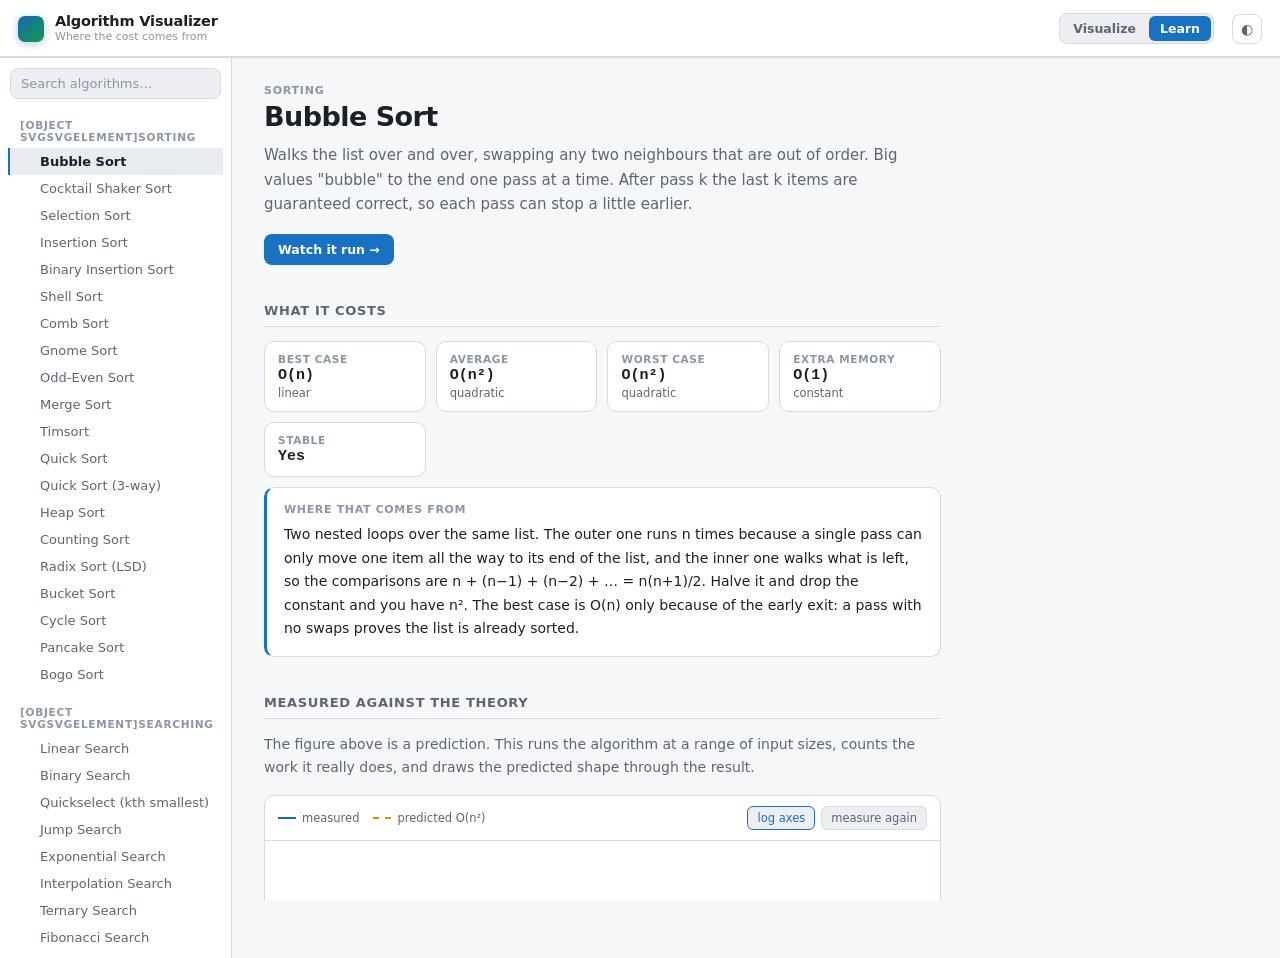
==== learn.html @ 36ce63c9 "Add a Learn page: where the cost comes from The first half of IDEAS.md. The visualizer shows an algo" ====
<!DOCTYPE html>
<html lang="en" data-theme="dark">
<head>
<meta charset="utf-8">
<meta name="viewport" content="width=device-width, initial-scale=1">
<title>Learn — Algorithm Visualizer</title>
<meta name="description" content="Where each algorithm's running time comes from, measured against the theory, and when you would actually reach for it.">
<meta name="color-scheme" content="dark light">
<meta name="theme-color" content="#0e1116">
<link rel="icon" href="data:image/svg+xml,%3Csvg xmlns='http://www.w3.org/2000/svg' viewBox='0 0 32 32'%3E%3Crect width='32' height='32' rx='7' fill='%230e1116'/%3E%3Crect x='6' y='17' width='4' height='9' rx='1' fill='%234da3ff'/%3E%3Crect x='12' y='12' width='4' height='14' rx='1' fill='%23ffc53d'/%3E%3Crect x='18' y='8' width='4' height='18' rx='1' fill='%233ddc84'/%3E%3Crect x='24' y='20' width='4' height='6' rx='1' fill='%23ff5c5c'/%3E%3C/svg%3E">
<link rel="stylesheet" href="css/style.css">
<link rel="stylesheet" href="css/learn.css">
</head>
<body class="page-learn">

<a class="skip-link" href="#doc">Skip to the explanation</a>

<header class="topbar">
  <div class="brand">
    <span class="logo" aria-hidden="true"></span>
    <div class="brand-text">
      <h1>Algorithm Visualizer</h1>
      <p class="tagline">Where the cost comes from</p>
    </div>
  </div>
  <div class="topbar-right" id="topbar-right">
    <button class="icon-btn" id="theme-toggle" title="Toggle light / dark" aria-label="Toggle theme">◐</button>
  </div>
</header>

<main class="learn-layout">

  <nav class="sidebar" id="sidebar" aria-label="Algorithms">
    <input type="search" id="algo-filter" class="filter" placeholder="Search algorithms…" autocomplete="off" aria-label="Search algorithms">
    <div id="algo-list" class="algo-list"></div>
  </nav>

  <article class="doc" id="doc">

    <header class="doc-head">
      <div class="doc-crumb" id="doc-crumb"></div>
      <h2 id="doc-title">—</h2>
      <p class="doc-about" id="doc-about"></p>
      <div class="doc-actions">
        <a class="doc-btn primary" id="open-viz" href="index.html">Watch it run →</a>
      </div>
    </header>

    <!-- ───────── cost ───────── -->
    <section class="doc-sec">
      <h3>What it costs</h3>
      <div class="cost-grid" id="cost-grid"></div>
    </section>

    <!-- ───────── measured growth ───────── -->
    <section class="doc-sec">
      <h3>Measured against the theory</h3>
      <p class="doc-lede">
        The figure above is a prediction. This runs the algorithm at a
        range of input sizes, counts the work it really does, and draws
        the predicted shape through the result.
      </p>

      <div class="chart-card">
        <div class="chart-toolbar">
          <span class="chart-key"><i class="key-line measured"></i>measured</span>
          <span class="chart-key"><i class="key-line predicted"></i><span id="key-predicted">predicted</span></span>
          <div class="chart-toolbar-right">
            <button class="chip" id="axes-toggle" type="button" aria-pressed="true" title="A power law is a straight line on log-log axes, and its exponent is the slope">log axes</button>
            <button class="chip" id="remeasure" type="button" title="Measure again on different random inputs">measure again</button>
          </div>
        </div>
        <div class="chart-holder">
          <canvas id="chart"></canvas>
          <div class="chart-busy" id="chart-busy">measuring…</div>
        </div>
        <p class="chart-note" id="chart-note"></p>
      </div>

      <div class="verdict" id="verdict" hidden>
        <span class="verdict-badge" id="verdict-badge"></span>
        <p id="verdict-text"></p>
      </div>

      <div class="doubling" id="doubling" hidden>
        <h4 id="doubling-head">What happens when the input doubles</h4>
        <p id="doubling-text"></p>
        <table class="growth-table" id="growth-table"></table>
        <p class="doc-fine" id="growth-fine"></p>
      </div>
    </section>

    <!-- ───────── when to use ───────── -->
    <section class="doc-sec" id="sec-when">
      <h3>When you would reach for it</h3>
      <div class="when-grid">
        <div class="when-card good">
          <h4>Reach for it when</h4>
          <p id="when-use">—</p>
        </div>
        <div class="when-card bad">
          <h4>Avoid it when</h4>
          <p id="when-avoid">—</p>
        </div>
      </div>
      <div class="pick-note" id="pick-note" hidden>
        <span class="pick-star">★</span>
        <p id="pick-text"></p>
      </div>
    </section>

    <!-- ───────── pros and cons ───────── -->
    <section class="doc-sec" id="sec-tradeoffs">
      <h3>Pros and cons</h3>
      <div class="pc-grid">
        <div class="pc-col">
          <h4 class="pc-head good">Going for it</h4>
          <ul id="pros"></ul>
        </div>
        <div class="pc-col">
          <h4 class="pc-head bad">Against it</h4>
          <ul id="cons"></ul>
        </div>
      </div>
    </section>

    <!-- ───────── steps ───────── -->
    <section class="doc-sec">
      <h3>How it works, step by step</h3>
      <ol class="pseudo" id="pseudocode"></ol>
    </section>

  </article>
</main>

<script type="module" src="js/learn/page.js"></script>
</body>
</html>
---- css/style.css ----
/* ============================================================
   Algorithm Visualizer — styles
   Colors live as CSS variables so the whole app re-themes
   by swapping a few values at the top.
   ============================================================ */

:root {
  --bg:        #0e1116;
  --bg-panel:  #151a21;
  --bg-sunken: #0a0d11;
  --bg-hover:  #1d242e;
  --border:    #262e3a;
  --text:      #e6edf3;
  --text-dim:  #8b96a5;
  --text-faint:#5c6673;

  /* algorithm state colors */
  --c-idle:    #3d4a5c;
  --c-compare: #ffc53d;
  --c-swap:    #ff5c5c;
  --c-sorted:  #3ddc84;
  --c-cursor:  #4da3ff;
  --c-pivot:   #c678dd;
  --c-range:   #2a3b52;
  --c-found:   #3ddc84;
  --c-wall:    #39424f;
  --c-visited: #4da3ff;
  --c-frontier:#ffc53d;
  --c-path:    #3ddc84;
  --c-start:   #3ddc84;
  --c-goal:    #ff5c5c;

  --accent:    #4da3ff;
  --radius:    10px;
  --mono: ui-monospace, "SF Mono", Menlo, Consolas, monospace;
  --sans: -apple-system, BlinkMacSystemFont, "Segoe UI", Inter, system-ui, sans-serif;
}

:root[data-theme="light"] {
  --bg:        #f6f7f9;
  --bg-panel:  #ffffff;
  --bg-sunken: #eceef2;
  --bg-hover:  #e8ebf0;
  --border:    #d6dae1;
  --text:      #1b2027;
  --text-dim:  #5c6673;
  --text-faint:#8b96a5;

  /* Light-mode bars need to be noticeably darker than the page: at
     #b6c0cd they disappeared against the shaded active window. */
  --c-idle:    #8b9bb0;
  --c-compare: #d39300;
  --c-swap:    #d92d2d;
  --c-sorted:  #159a46;
  --c-cursor:  #1668b8;
  --c-pivot:   #8b2fe0;
  --c-range:   #cddff5;
  --c-wall:    #7d8794;
  --c-visited: #1971c2;
  --c-frontier:#e0a106;
  --c-path:    #16a34a;
  --accent:    #1971c2;
}

* { box-sizing: border-box; }

html, body {
  height: 100%;
  margin: 0;
}

body {
  background: var(--bg);
  color: var(--text);
  font-family: var(--sans);
  font-size: 14px;
  display: flex;
  flex-direction: column;
  overflow: hidden;
}

/* ───────────────────────── top bar ───────────────────────── */

.topbar {
  flex: none;
  height: 58px;
  padding: 0 18px;
  background: var(--bg-panel);
  border-bottom: 1px solid var(--border);
  display: flex;
  align-items: center;
  justify-content: space-between;
  /* A hairline of colour so the header reads as a header, not a strip. */
  box-shadow: inset 0 -1px 0 var(--border), 0 1px 0 rgba(0, 0, 0, .04);
}

.brand { display: flex; align-items: center; gap: 11px; }

.brand-text { display: flex; flex-direction: column; gap: 1px; }

.brand h1 {
  font-size: 14.5px;
  font-weight: 650;
  margin: 0;
  letter-spacing: -0.012em;
  line-height: 1.1;
}

.tagline {
  margin: 0;
  font-size: 11px;
  color: var(--text-faint);
  line-height: 1.1;
}

.logo {
  width: 26px; height: 26px;
  border-radius: 7px;
  background: linear-gradient(135deg, var(--c-cursor), var(--c-sorted));
  box-shadow: 0 2px 8px color-mix(in srgb, var(--c-cursor) 35%, transparent);
}

.topbar-right { display: flex; align-items: center; gap: 12px; }

.algo-count {
  color: var(--text-faint);
  font-size: 12px;
  font-variant-numeric: tabular-nums;
}

.icon-btn {
  background: transparent;
  border: 1px solid var(--border);
  color: var(--text-dim);
  width: 30px; height: 30px;
  border-radius: 8px;
  cursor: pointer;
  font-size: 14px;
  transition: background .12s, color .12s, transform .12s;
}
.icon-btn:hover {
  background: var(--bg-hover);
  color: var(--text);
  transform: translateY(-1px);
}
.icon-btn:active { transform: translateY(0); }
.icon-btn.flash { color: var(--c-sorted); border-color: var(--c-sorted); }
.icon-btn svg { display: block; }

/* ───────────────────────── layout ───────────────────────── */

.layout {
  flex: 1;
  min-height: 0;
  display: grid;
  grid-template-columns: 232px minmax(0, 1fr) 280px;
}

/* ──────────────────── page tabs (shared) ─────────────────── */

/* The three pages — Visualize, Learn, Practice — share this bar, so a
   change here changes all of them. Lives in style.css rather than any
   one page's stylesheet for that reason. */

.pagenav {
  display: flex;
  gap: 2px;
  margin-right: 6px;
  padding: 2px;
  background: var(--bg-sunken);
  border: 1px solid var(--border);
  border-radius: 8px;
}

.pagenav-link {
  padding: 5px 11px;
  border-radius: 6px;
  font-size: 12.5px;
  font-weight: 600;
  color: var(--text-dim);
  text-decoration: none;
  white-space: nowrap;
  transition: background .12s, color .12s;
}

.pagenav-link:hover { background: var(--bg-hover); color: var(--text); }

.pagenav-link.is-here {
  background: var(--accent);
  color: #fff;
  cursor: default;
}

:root[data-theme="light"] .pagenav-link.is-here { color: #fff; }

@media (max-width: 560px) {
  .pagenav-link { padding: 5px 8px; font-size: 12px; }
}

/* ───────────────────────── sidebar ───────────────────────── */

.sidebar {
  background: var(--bg-panel);
  border-right: 1px solid var(--border);
  display: flex;
  flex-direction: column;
  min-height: 0;
}

.filter {
  margin: 10px;
  padding: 7px 10px;
  background: var(--bg-sunken);
  border: 1px solid var(--border);
  border-radius: 8px;
  color: var(--text);
  font-family: var(--sans);
  font-size: 13px;
  outline: none;
}
.filter:focus { border-color: var(--accent); }
.filter::placeholder { color: var(--text-faint); }

.algo-list {
  flex: 1;
  overflow-y: auto;
  padding: 0 8px 16px;
}

.cat-head {
  display: flex;
  align-items: center;
  gap: 7px;
  padding: 13px 8px 6px;
  font-size: 10.5px;
  font-weight: 700;
  letter-spacing: 0.08em;
  text-transform: uppercase;
  color: var(--cat, var(--text-faint));
}

.cat-head {
  width: 100%;
  background: none;
  border: none;
  cursor: pointer;
  font-family: inherit;
  text-align: left;
  border-radius: 7px;
  transition: background .12s;
}
.cat-head:hover { background: var(--bg-hover); }

.chevron {
  display: inline-block;
  font-size: 13px;
  line-height: 1;
  opacity: .55;
  transform: rotate(90deg);
  transition: transform .16s ease;
}
.cat-head.shut .chevron { transform: rotate(0deg); }

.cat-group {
  display: grid;
  grid-template-rows: 1fr;
  overflow: hidden;
  transition: grid-template-rows .18s ease, opacity .14s ease;
}
.cat-group > * { min-height: 0; }
.cat-group.shut {
  grid-template-rows: 0fr;
  opacity: 0;
  pointer-events: none;
}

/* A collapsed heading sits tight against the next one. */
.cat-head.shut { padding-bottom: 6px; }

/* Folded away, but the algorithm you are running lives in here. */
.cat-head.holds-current .chevron::before {
  content: '●';
  position: absolute;
  margin-left: -11px;
  font-size: 7px;
  color: var(--cat, var(--accent));
}
.cat-head.holds-current { color: var(--cat, var(--text-faint)); }
.cat-head.holds-current .cat-name { font-weight: 800; }

.cat-icon {
  display: inline-flex;
  color: var(--cat, var(--text-faint));
  opacity: .9;
}

.cat-name { flex: 1; }

.cat-count {
  font-weight: 600;
  letter-spacing: 0;
  color: var(--cat, var(--c-idle));
  opacity: .6;
  font-variant-numeric: tabular-nums;
}

.algo-btn {
  display: flex;
  align-items: center;
  gap: 6px;
  width: 100%;
  text-align: left;
  padding: 6px 10px;
  margin-bottom: 1px;
  background: transparent;
  border: none;
  border-radius: 7px;
  color: var(--text-dim);
  font-family: var(--sans);
  font-size: 13px;
  cursor: pointer;
  transition: background .1s, color .1s;
}
.algo-btn:hover { background: var(--bg-hover); color: var(--text); }

.pick-badge {
  margin-left: auto;
  font-size: 9px;
  line-height: 1;
  color: var(--cat, var(--accent));
  opacity: .85;
}

.algo-btn mark {
  background: color-mix(in srgb, var(--c-compare) 32%, transparent);
  color: var(--text);
  border-radius: 2px;
  padding: 0 1px;
}
.algo-btn.active {
  background: color-mix(in srgb, var(--cat, var(--accent)) 18%, transparent);
  color: var(--text);
  font-weight: 500;
  box-shadow: inset 2px 0 0 var(--cat, var(--accent));
}

/* ───────────────────────── stage ───────────────────────── */

.stage-wrap {
  display: flex;
  flex-direction: column;
  min-width: 0;
  min-height: 0;
  padding: 14px 16px 12px;
  gap: 10px;
}

.stage-head {
  flex: none;
  display: flex;
  align-items: flex-start;
  justify-content: space-between;
  gap: 16px;
}

.crumb {
  display: flex;
  align-items: center;
  gap: 9px;
  margin-bottom: 5px;
}

.crumb-chip {
  display: inline-flex;
  align-items: center;
  gap: 5px;
  padding: 2px 8px 2px 6px;
  border-radius: 99px;
  font-size: 10.5px;
  font-weight: 650;
  letter-spacing: 0.04em;
  text-transform: uppercase;
  color: var(--cat, var(--accent));
  background: color-mix(in srgb, var(--cat, var(--accent)) 13%, transparent);
  border: 1px solid color-mix(in srgb, var(--cat, var(--accent)) 28%, transparent);
}

.crumb-blurb {
  font-size: 11.5px;
  color: var(--text-faint);
}

.stage-head h2 {
  margin: 0;
  display: inline;
  font-size: 17px;
  font-weight: 600;
  letter-spacing: -0.01em;
}

.big-o {
  display: inline-block;
  margin-left: 9px;
  padding: 2px 8px;
  border-radius: 6px;
  background: var(--bg-panel);
  border: 1px solid var(--border);
  font-family: var(--mono);
  font-size: 11.5px;
  font-weight: 600;
  color: var(--text-dim);
  vertical-align: 3px;
}

.note {
  margin: 3px 0 0;
  color: var(--text-dim);
  font-size: 12.5px;
  font-family: var(--mono);
  min-height: 16px;
}

.legend {
  display: flex;
  flex-wrap: wrap;
  gap: 4px 12px;
  justify-content: flex-end;
  max-width: 560px;
}

.legend-item {
  display: flex;
  align-items: center;
  gap: 5px;
  font-size: 11px;
  color: var(--text-dim);
  white-space: nowrap;
}

.legend-swatch {
  width: 9px; height: 9px;
  border-radius: 2px;
  flex: none;
}

.stage {
  flex: 1;
  min-height: 0;
  display: flex;
  gap: 10px;
}

/* One pane normally; two side by side when racing. */

/* This has to come first: `display: flex` below would otherwise beat the
   browser's own `[hidden] { display: none }`, leaving the second pane
   visible as an empty box whenever racing is off. */
.race-pane[hidden] { display: none; }

.race-pane {
  flex: 1;
  min-width: 0;
  min-height: 0;
  display: flex;
  flex-direction: column;
  background: var(--bg-sunken);
  border: 1px solid var(--border);
  border-radius: var(--radius);
  overflow: hidden;
}

.race-pane canvas {
  display: block;
  flex: 1;
  min-height: 0;
  width: 100%;
}

/* Head and foot only appear in race mode. */
.race-head,
.race-foot {
  flex: none;
  padding: 5px 10px;
  font-size: 11.5px;
  font-family: var(--mono);
  border-bottom: 1px solid var(--border);
  display: none;
}

.race-foot {
  border-bottom: none;
  border-top: 1px solid var(--border);
  color: var(--text-dim);
  min-height: 24px;
}

/* These two rules reveal the head and foot in race mode. The head keeps
   its flex layout so the name and the "finished" marker sit at opposite
   ends — using `block` here would collapse them together. */
body.racing .race-head { display: flex; }
body.racing .race-foot { display: block; }

.race-head {
  font-weight: 600;
  color: var(--text);
  display: none;
  justify-content: space-between;
  gap: 10px;
}

.race-head .finished {
  color: var(--c-sorted);
  font-weight: 700;
}

.race-foot .counters {
  color: var(--text-faint);
  font-size: 10.5px;
}

/* The race control reads as one unit: a label and its picker together. */
.race-picker {
  display: flex;
  align-items: center;
  gap: 0;
  border: 1px solid var(--border);
  border-radius: 8px;
  overflow: hidden;
  background: var(--bg-sunken);
}

.race-picker > span,
.race-picker::before {
  padding: 0 9px;
}

.race-picker select {
  max-width: 190px;
  border: none;
  border-left: 1px solid var(--border);
  border-radius: 0;
  background-color: transparent;
  padding-top: 7px;
  padding-bottom: 7px;
}

/* While a race is on, the control is tinted so it is obvious why there
   are two panes. */
body.racing .race-picker {
  border-color: color-mix(in srgb, var(--accent) 55%, var(--border));
  background: color-mix(in srgb, var(--accent) 12%, transparent);
  color: var(--accent);
}
body.racing .race-picker select { color: var(--text); font-weight: 600; }

/* ───────────────────────── controls ───────────────────────── */

.controls {
  flex: none;
  display: flex;
  align-items: center;
  gap: 16px;
  padding: 9px 12px;
  background: var(--bg-panel);
  border: 1px solid var(--border);
  border-radius: var(--radius);
}

.controls-main { display: flex; gap: 4px; }

.ctrl {
  width: 32px; height: 32px;
  display: grid;
  place-items: center;
  background: transparent;
  border: 1px solid transparent;
  border-radius: 8px;
  color: var(--text-dim);
  cursor: pointer;
  font-size: 12px;
  transition: background .1s, color .1s;
}
.ctrl:hover:not(:disabled) { background: var(--bg-hover); color: var(--text); }
.ctrl:disabled { opacity: .3; cursor: default; }

.ctrl.on {
  background: color-mix(in srgb, var(--accent) 22%, transparent);
  color: var(--text);
}

.ctrl.play {
  background: var(--accent);
  color: #fff;
  width: 38px;
  font-size: 13px;
  box-shadow: 0 2px 10px color-mix(in srgb, var(--accent) 40%, transparent);
}
.ctrl.play:hover:not(:disabled) { filter: brightness(1.12); background: var(--accent); color: #fff; }

#btn-back { transform: scaleX(-1); }

.scrub-wrap { flex: 1; min-width: 0; }

.scrub { width: 100%; }

.scrub-label {
  margin-top: 1px;
  font-size: 11px;
  color: var(--text-faint);
  font-family: var(--mono);
  font-variant-numeric: tabular-nums;
}

.speed {
  display: flex;
  align-items: center;
  gap: 8px;
  font-size: 11.5px;
  color: var(--text-faint);
  white-space: nowrap;
}
.speed input { width: 90px; }

/* range inputs */
input[type="range"] {
  -webkit-appearance: none;
  appearance: none;
  height: 4px;
  background: var(--bg-sunken);
  border: 1px solid var(--border);
  border-radius: 99px;
  outline: none;
  cursor: pointer;
}
input[type="range"]::-webkit-slider-thumb {
  -webkit-appearance: none;
  width: 13px; height: 13px;
  border-radius: 50%;
  background: var(--accent);
  border: 2px solid var(--bg-panel);
  cursor: pointer;
}
input[type="range"]::-moz-range-thumb {
  width: 13px; height: 13px;
  border-radius: 50%;
  background: var(--accent);
  border: 2px solid var(--bg-panel);
  cursor: pointer;
  border: none;
}

/* ───────────────────────── inputs row ───────────────────────── */

.inputs {
  flex: none;
  display: flex;
  flex-wrap: wrap;
  align-items: center;
  gap: 8px 14px;
  min-height: 0;
}
.inputs:empty { display: none; }

.field {
  display: flex;
  align-items: center;
  gap: 7px;
  font-size: 11.5px;
  color: var(--text-faint);
  white-space: nowrap;
}

.field input[type="range"] { width: 100px; }

.field input[type="text"],
.field input[type="number"],
.field select,
.race-picker select {
  background: var(--bg-sunken);
  border: 1px solid var(--border);
  border-radius: 7px;
  color: var(--text);
  padding: 5px 8px;
  font-family: var(--mono);
  font-size: 12px;
  outline: none;
}

/* Drop the OS select chrome and draw our own chevron, so the control
   matches everything around it instead of looking bolted on. */
.field select,
.race-picker select {
  -webkit-appearance: none;
  appearance: none;
  padding-right: 26px;
  cursor: pointer;
  background-image: linear-gradient(45deg, transparent 50%, currentColor 50%),
                    linear-gradient(135deg, currentColor 50%, transparent 50%);
  background-position: calc(100% - 14px) calc(50% + 1px), calc(100% - 9px) calc(50% + 1px);
  background-size: 5px 5px, 5px 5px;
  background-repeat: no-repeat;
  transition: border-color .12s, background-color .12s;
}
.field select:hover,
.race-picker select:hover { border-color: color-mix(in srgb, var(--accent) 50%, var(--border)); }
.field input[type="text"] { width: 150px; }
.field input[type="number"] { width: 64px; }
.field input:focus, .field select:focus { border-color: var(--accent); }

.field .val {
  color: var(--text);
  font-family: var(--mono);
  font-variant-numeric: tabular-nums;
  min-width: 20px;
}

.btn {
  background: var(--bg-sunken);
  border: 1px solid var(--border);
  border-radius: 7px;
  color: var(--text-dim);
  padding: 5px 11px;
  font-family: var(--sans);
  font-size: 12px;
  cursor: pointer;
  transition: background .1s, color .1s;
}
.btn:hover {
  background: var(--bg-hover);
  color: var(--text);
  border-color: color-mix(in srgb, var(--accent) 45%, var(--border));
}
.btn:active { transform: scale(.97); }
.btn.on {
  background: color-mix(in srgb, var(--accent) 20%, transparent);
  border-color: var(--accent);
  color: var(--text);
}

/* ───────────────────────── info panel ───────────────────────── */

.info {
  background: var(--bg);
  border-left: 1px solid var(--border);
  overflow-y: auto;
  padding: 14px;
}

/* Each block is its own card, so the panel reads as a set of facts
   rather than one long column of text. */
.info > .info-block:not(.pick-block) {
  background: var(--bg-panel);
  border: 1px solid var(--border);
  border-radius: 10px;
  padding: 11px 13px;
}

.info-block { margin-bottom: 11px; }

/* The recommendation sits in a tinted card so it reads as an opinion,
   not as more neutral reference text. */
.pick-block {
  background: color-mix(in srgb, var(--cat-current, var(--accent)) 11%, transparent);
  border: 1px solid color-mix(in srgb, var(--cat-current, var(--accent)) 30%, transparent);
  border-radius: 10px;
  padding: 11px 13px;
}
.pick-block h3 { color: var(--cat-current, var(--accent)); }
.pick-block p { color: var(--text); }
.pick-block[hidden] { display: none; }

.pick-star { font-size: 11px; }

.info-block h3 {
  margin: 0 0 8px;
  font-size: 10.5px;
  font-weight: 700;
  letter-spacing: 0.09em;
  text-transform: uppercase;
  color: var(--text-faint);
}

.info-block p {
  margin: 0;
  font-size: 12.5px;
  line-height: 1.55;
  color: var(--text-dim);
}

.cost {
  width: 100%;
  border-collapse: collapse;
  font-size: 12px;
}
.cost td { padding: 3px 0; }
.cost td:first-child { color: var(--text-faint); }
.cost td:last-child {
  text-align: right;
  font-family: var(--mono);
  color: var(--text);
}

.stats { display: flex; flex-direction: column; gap: 3px; }

.stat {
  display: flex;
  justify-content: space-between;
  font-size: 12px;
}
.stat span:first-child { color: var(--text-faint); }
.stat span:last-child {
  font-family: var(--mono);
  font-variant-numeric: tabular-nums;
  color: var(--text);
}

.pseudo {
  margin: 0;
  padding-left: 20px;
  font-family: var(--mono);
  font-size: 11.5px;
  line-height: 1.6;
  color: var(--text-dim);
}
.pseudo li { margin-bottom: 2px; }
.pseudo li.hot {
  color: var(--text);
  background: color-mix(in srgb, var(--c-compare) 16%, transparent);
  border-radius: 4px;
  padding: 0 4px;
  margin-left: -4px;
}

/* ───────────────────────── scrollbars ───────────────────────── */

::-webkit-scrollbar { width: 9px; height: 9px; }
::-webkit-scrollbar-track { background: transparent; }
::-webkit-scrollbar-thumb {
  background: var(--border);
  border-radius: 99px;
}
::-webkit-scrollbar-thumb:hover { background: var(--c-idle); }

/* ───────────────────────── narrow screens ───────────────────────── */

@media (max-width: 1280px) {
  /* The controls row runs out of room before the layout does. */
  .controls { flex-wrap: wrap; row-gap: 8px; }
  .scrub-wrap { order: 3; flex-basis: 100%; }
}

@media (max-width: 1100px) {
  .layout { grid-template-columns: 200px minmax(0, 1fr); }
  .info { display: none; }
  /* Racing needs width; stack the two panes once there isn't any. */
  .stage { flex-direction: column; }
}

@media (max-width: 760px) {
  /* ── Phones ──────────────────────────────────────────────
     Two problems at this width. Content ran off the right edge,
     because several controls carry fixed pixel widths that do not
     fit 390px. And the algorithm list sat ABOVE the visualization
     in a 220px window, so you scrolled past four algorithm names
     before reaching the thing you opened the page for.

     So: the stage goes first, the list goes underneath at full
     height, and everything is allowed to shrink.               */

  /* The desktop layout pins everything inside one viewport height and
     scrolls the panes individually. On a phone the page itself has to
     scroll instead, or the stage and the controls get crushed to nothing
     to make room for the algorithm list. */
  html, body { height: auto; min-height: 100%; }
  body { overflow-y: auto; overflow-x: hidden; }

  .layout {
    display: flex;
    flex-direction: column;
    flex: none;
    min-height: 0;
  }

  .stage-wrap { order: 1; height: auto; padding: 10px 10px 12px; gap: 8px; }
  .sidebar    { order: 2; max-height: none; border-right: none; border-top: 1px solid var(--border); }
  .info       { display: none; }

  /* Worth real height, and racing side by side is hopeless here. */
  .stage { min-height: 46vh; flex-direction: column; }

  .topbar { height: 50px; padding: 0 12px; }
  .tagline { display: none; }
  .logo { width: 22px; height: 22px; }
  .algo-count { display: none; }
  .legend { display: none; }
  .crumb-blurb { display: none; }

  /* Nothing may be wider than the screen. Each of these carries a fixed
     pixel width on desktop that does not fit 390px, and a flex row will
     happily overflow rather than wrap unless its children are allowed to
     shrink below their content size — hence min-width: 0 throughout. */
  .stage-wrap,
  .sidebar { min-width: 0; max-width: 100%; }

  .controls { flex-wrap: wrap; gap: 8px 10px; padding: 8px 10px; }
  .controls > * { min-width: 0; max-width: 100%; }
  .controls-main { flex: 1 1 100%; justify-content: space-between; }
  .scrub-wrap { order: 3; flex: 1 1 100%; }
  .speed { order: 4; flex: 1 1 100%; }
  .speed input { flex: 1; width: auto; min-width: 0; }
  .race-picker { order: 5; flex: 1 1 100%; }
  .race-picker select { flex: 1; min-width: 0; max-width: none; }

  .inputs { gap: 7px 10px; }
  .inputs > * { max-width: 100%; min-width: 0; }
  .inputs .field { flex: 0 1 auto; }
  .field input[type="text"] { width: auto; max-width: 160px; min-width: 0; }
  .field input[type="range"] { width: 78px; }
  .field select { max-width: 140px; }

  /* Three columns do not fit; put the label on its own line. */
  .rr-grid { grid-template-columns: 1fr 1fr; gap: 3px 10px; }
  .rr-label { grid-column: 1 / -1; padding-top: 6px; }
  .rr-num { min-width: 44px; font-size: 11px; }

  .help-card { padding: 18px; }
}

@media (max-width: 420px) {
  /* Narrowest phones: trim the last few pixels. */
  .brand h1 { font-size: 13px; }
  .stage-head h2 { font-size: 15px; }
  .big-o { font-size: 10.5px; margin-left: 6px; }
  .ctrl { width: 30px; height: 30px; }
}

/* ───────────────────── help overlay ────────────────────── */

.overlay {
  position: fixed;
  inset: 0;
  background: rgba(0, 0, 0, 0.55);
  display: grid;
  place-items: center;
  z-index: 50;
  padding: 20px;
}
.overlay[hidden] { display: none; }

.help-card {
  background: var(--bg-panel);
  border: 1px solid var(--border);
  border-radius: 14px;
  padding: 22px 26px;
  max-width: 420px;
  width: 100%;
  box-shadow: 0 18px 50px rgba(0, 0, 0, .45);
}

.help-card h2 {
  margin: 0 0 14px;
  font-size: 14px;
  font-weight: 600;
}

.help-card dl {
  display: grid;
  grid-template-columns: auto 1fr;
  gap: 7px 16px;
  margin: 0;
  font-size: 12.5px;
}

.help-card dt {
  font-family: var(--mono);
  color: var(--text);
  white-space: nowrap;
}

.help-card dd {
  margin: 0;
  color: var(--text-dim);
}

.help-foot {
  margin: 16px 0 0;
  padding-top: 13px;
  border-top: 1px solid var(--border);
  font-size: 11.5px;
  line-height: 1.6;
  color: var(--text-faint);
}

.help-foot code {
  font-family: var(--mono);
  color: var(--text-dim);
  background: var(--bg-sunken);
  padding: 1px 4px;
  border-radius: 3px;
}

/* ───────────────────── pros & cons ─────────────────────── */

.deep-dive h3 { margin: 0; }

.dive-toggle {
  display: flex;
  align-items: center;
  gap: 6px;
  width: 100%;
  padding: 0;
  background: none;
  border: none;
  cursor: pointer;
  font: inherit;
  font-size: 10.5px;
  font-weight: 700;
  letter-spacing: 0.09em;
  text-transform: uppercase;
  color: var(--text-faint);
  transition: color .12s;
}
.dive-toggle:hover { color: var(--text-dim); }

.dive-chevron {
  font-size: 13px;
  line-height: 1;
  transition: transform .16s ease;
}
.dive-toggle[aria-expanded="true"] .dive-chevron { transform: rotate(90deg); }

.dive-body { padding-top: 10px; }
.dive-body[hidden] { display: none; }

.dive-list {
  margin: 0 0 11px;
  padding: 0;
  list-style: none;
  display: flex;
  flex-direction: column;
  gap: 6px;
}

.dive-list li {
  display: flex;
  gap: 7px;
  font-size: 12px;
  line-height: 1.5;
  color: var(--text-dim);
}

.dive-list li::before {
  flex: none;
  font-weight: 700;
  line-height: 1.45;
}
.dive-list.pros li::before { content: '+'; color: var(--c-sorted); }
.dive-list.cons li::before { content: '\2212'; color: var(--c-swap); }

.dive-when {
  margin: 0 0 7px;
  font-size: 12px;
  line-height: 1.5;
  color: var(--text-dim);
  padding-top: 9px;
  border-top: 1px solid var(--border);
}
.dive-when:last-child { margin-bottom: 0; }
.dive-when b {
  display: block;
  font-size: 10.5px;
  font-weight: 700;
  letter-spacing: 0.06em;
  text-transform: uppercase;
  margin-bottom: 3px;
}
.dive-when.use b { color: var(--c-sorted); }
.dive-when.avoid b { color: var(--c-swap); }
.dive-when.avoid { border-top: none; padding-top: 0; }

/* ───────────────────── keyboard focus ──────────────────── */
/* Buttons had no visible focus state, so tabbing through the UI
   was invisible. :focus-visible shows the ring for keyboard users
   without putting an outline on every mouse click.               */

:focus-visible {
  outline: 2px solid var(--accent);
  outline-offset: 2px;
  border-radius: 6px;
}

.algo-btn:focus-visible { outline-offset: -2px; }

/* Let the sidebar be reached and skipped past with one key. */
.skip-link {
  position: absolute;
  left: -9999px;
  top: 0;
  background: var(--bg-panel);
  color: var(--text);
  padding: 8px 14px;
  border: 1px solid var(--accent);
  border-radius: 8px;
  font-size: 12.5px;
  z-index: 100;
}
.skip-link:focus { left: 10px; top: 10px; }

@media (prefers-reduced-motion: reduce) {
  * { transition-duration: 0.01ms !important; }
}

/* A run that hit the frame cap did not finish — colour the scrubber so
   that is obvious, rather than letting it look like a completed run. */
body.truncated .scrub-label::after {
  content: '  ·  incomplete';
  color: var(--c-swap);
  font-weight: 700;
}
body.truncated .note { color: var(--c-swap); }

/* ───────────────────── race result ─────────────────────── */

.race-result {
  flex: none;
  background: var(--bg-panel);
  border: 1px solid color-mix(in srgb, var(--accent) 35%, var(--border));
  border-radius: var(--radius);
  overflow: hidden;
}
.race-result[hidden] { display: none; }

.race-result-head {
  display: flex;
  align-items: center;
  justify-content: space-between;
  gap: 14px;
  padding: 9px 13px;
}

.race-verdict {
  font-size: 12.5px;
  color: var(--text);
  line-height: 1.45;
}
.race-verdict b { color: var(--c-sorted); font-weight: 650; }
.race-verdict .ratio {
  font-family: var(--mono);
  color: var(--accent);
  font-weight: 700;
}

.race-more {
  flex: none;
  background: transparent;
  border: 1px solid var(--border);
  border-radius: 7px;
  color: var(--text-dim);
  padding: 4px 10px;
  font-family: var(--sans);
  font-size: 11.5px;
  cursor: pointer;
  transition: background .1s, color .1s;
}
.race-more:hover { background: var(--bg-hover); color: var(--text); }
.race-more::after { content: ' ▾'; font-size: 9px; }
.race-more[aria-expanded="true"]::after { content: ' ▴'; }

.race-detail {
  border-top: 1px solid var(--border);
  padding: 11px 13px 13px;
}
.race-detail[hidden] { display: none; }

/* The breakdown: a label and two scaled bars per row. Bars rather than
   bare numbers, because two figures at opposite ends of a wide row are
   genuinely hard to compare. */

.rr-grid {
  display: grid;
  grid-template-columns: minmax(96px, 150px) 1fr 1fr;
  gap: 3px 18px;
  align-items: center;
  max-width: 860px;
}

.rr-head {
  font-size: 10.5px;
  font-weight: 700;
  letter-spacing: 0.06em;
  text-transform: uppercase;
  padding-bottom: 5px;
  border-bottom: 1px solid var(--border);
  margin-bottom: 3px;
}
.rr-head.rr-a { color: var(--accent); }
.rr-head.rr-b { color: var(--text-dim); }

.rr-label {
  font-size: 12px;
  color: var(--text-faint);
  padding-right: 4px;
}

.rr-cell {
  display: flex;
  align-items: center;
  gap: 9px;
}

.rr-track {
  flex: 1;
  min-width: 0;
  height: 7px;
  border-radius: 99px;
  background: var(--bg-sunken);
  overflow: hidden;
}

.rr-bar {
  height: 100%;
  border-radius: 99px;
  background: var(--c-idle);
  transition: width .2s ease;
}
.rr-bar.rr-smaller { background: var(--c-sorted); }

.rr-num {
  flex: none;
  min-width: 56px;
  text-align: right;
  font-family: var(--mono);
  font-variant-numeric: tabular-nums;
  font-size: 12px;
  color: var(--text-dim);
}
.rr-num.rr-win { color: var(--text); font-weight: 700; }

/* The step count is the headline, so it reads a notch stronger and is
   separated from the per-counter rows below it. */
.rr-label.rr-headline {
  color: var(--text);
  font-weight: 600;
}
.rr-cell.rr-headline { padding-bottom: 7px; }
.rr-label.rr-headline,
.rr-cell.rr-headline {
  border-bottom: 1px solid var(--border);
  margin-bottom: 5px;
  padding-bottom: 7px;
}
.rr-cell.rr-headline .rr-track { height: 9px; }
.rr-cell.rr-headline .rr-num { font-size: 13px; }

.race-footnote {
  margin: 9px 0 0;
  font-size: 11px;
  line-height: 1.5;
  color: var(--text-faint);
}
---- css/learn.css ----
/* ============================================================
   The Learn page.

   A reading layout, not an app layout: the visualizer fills the viewport
   and never scrolls, this is a document with a picker beside it. The
   measure is capped at around 76 characters because the paragraphs here
   are the point of the page, and a 1,600-pixel line is unreadable.
   ============================================================ */

.page-learn { display: flex; flex-direction: column; min-height: 100vh; }

.learn-layout {
  flex: 1;
  min-height: 0;
  display: grid;
  grid-template-columns: 232px minmax(0, 1fr);
}

.page-learn .sidebar {
  position: sticky;
  top: 0;
  align-self: start;
  max-height: 100vh;
  overflow: auto;
}

/* ───────────────────── the picker ───────────────────── */

.algo-group { padding: 0 0 8px; }

.algo-cat {
  display: flex;
  align-items: center;
  gap: 7px;
  padding: 10px 12px 5px;
  font-size: 10.5px;
  font-weight: 700;
  letter-spacing: .07em;
  text-transform: uppercase;
  color: var(--text-faint);
}

.algo-cat svg { width: 13px; height: 13px; flex: none; }

.algo-item {
  display: block;
  padding: 6px 12px 6px 30px;
  font-size: 13px;
  color: var(--text-dim);
  text-decoration: none;
  border-left: 2px solid transparent;
}

.algo-item:hover { background: var(--bg-hover); color: var(--text); }

.algo-item.active {
  background: var(--bg-hover);
  border-left-color: var(--accent);
  color: var(--text);
  font-weight: 600;
}

.algo-none { padding: 14px 12px; font-size: 12.5px; color: var(--text-faint); }

/* ───────────────────── the document ───────────────────── */

.doc {
  min-width: 0;
  padding: 26px 32px 80px;
  overflow-x: hidden;
}

.doc > * { max-width: 76ch; }

.doc-head { margin-bottom: 30px; }

.doc-crumb {
  font-size: 11px;
  font-weight: 700;
  letter-spacing: .07em;
  text-transform: uppercase;
  color: var(--text-faint);
}

.doc-head h2 {
  margin: 4px 0 10px;
  font-size: 27px;
  line-height: 1.2;
  letter-spacing: -.02em;
}

.doc-about {
  margin: 0;
  font-size: 15px;
  line-height: 1.62;
  color: var(--text-dim);
}

.doc-actions { display: flex; flex-wrap: wrap; gap: 8px; margin-top: 18px; }

.doc-btn {
  padding: 7px 13px;
  background: var(--bg-panel);
  border: 1px solid var(--border);
  border-radius: 8px;
  font-size: 12.5px;
  font-weight: 600;
  color: var(--text-dim);
  text-decoration: none;
}

.doc-btn:hover { background: var(--bg-hover); color: var(--text); }

.doc-btn.primary {
  background: var(--accent);
  border-color: transparent;
  color: #fff;
}

.doc-btn.primary:hover { filter: brightness(1.08); color: #fff; }

.doc-sec { margin-top: 38px; }

.doc-sec > h3 {
  margin: 0 0 14px;
  padding-bottom: 8px;
  border-bottom: 1px solid var(--border);
  font-size: 13px;
  font-weight: 700;
  letter-spacing: .05em;
  text-transform: uppercase;
  color: var(--text-dim);
}

.doc-lede {
  margin: 0 0 16px;
  font-size: 14px;
  line-height: 1.65;
  color: var(--text-dim);
}

.doc-fine {
  margin: 10px 0 0;
  font-size: 12px;
  line-height: 1.6;
  color: var(--text-faint);
}

/* ───────────────────── cost ───────────────────── */

.cost-grid {
  display: grid;
  grid-template-columns: repeat(auto-fit, minmax(132px, 1fr));
  gap: 10px;
}

.cost-cell {
  display: flex;
  flex-direction: column;
  gap: 2px;
  padding: 11px 13px;
  background: var(--bg-panel);
  border: 1px solid var(--border);
  border-radius: var(--radius);
}

.cost-key {
  font-size: 10.5px;
  font-weight: 700;
  letter-spacing: .06em;
  text-transform: uppercase;
  color: var(--text-faint);
}

.cost-val { font-family: var(--mono); font-size: 15px; font-weight: 600; }
.cost-shape { font-size: 11.5px; color: var(--text-dim); }

.cost-why {
  grid-column: 1 / -1;
  padding: 15px 17px;
  background: var(--bg-panel);
  border: 1px solid var(--border);
  border-left: 3px solid var(--accent);
  border-radius: var(--radius);
}

.cost-why h4 {
  margin: 0 0 7px;
  font-size: 11px;
  font-weight: 700;
  letter-spacing: .06em;
  text-transform: uppercase;
  color: var(--text-faint);
}

.cost-why p { margin: 0; font-size: 14px; line-height: 1.68; }

/* ───────────────────── the chart ───────────────────── */

.chart-card {
  background: var(--bg-panel);
  border: 1px solid var(--border);
  border-radius: var(--radius);
  overflow: hidden;
}

.chart-toolbar {
  display: flex;
  align-items: center;
  gap: 14px;
  flex-wrap: wrap;
  padding: 10px 13px;
  border-bottom: 1px solid var(--border);
}

.chart-toolbar-right { display: flex; gap: 6px; margin-left: auto; }

.chart-key {
  display: inline-flex;
  align-items: center;
  gap: 6px;
  font-size: 11.5px;
  color: var(--text-dim);
}

.key-line { width: 18px; height: 0; border-top-width: 2px; border-top-style: solid; }
.key-line.measured  { border-color: var(--c-cursor); }
.key-line.predicted { border-top-style: dashed; border-color: var(--c-compare); }

.chip {
  padding: 4px 9px;
  background: var(--bg-sunken);
  border: 1px solid var(--border);
  border-radius: 6px;
  font: inherit;
  font-size: 11.5px;
  color: var(--text-dim);
  cursor: pointer;
}

.chip:hover { background: var(--bg-hover); color: var(--text); }
.chip[aria-pressed="true"] { border-color: var(--accent); color: var(--accent); }

.chart-holder { position: relative; height: 288px; }
.chart-holder canvas { display: block; width: 100%; height: 100%; }

.chart-busy {
  position: absolute;
  inset: 0;
  display: grid;
  place-items: center;
  padding: 20px;
  text-align: center;
  background: var(--bg-panel);
  font-size: 13px;
  color: var(--text-dim);
}

.chart-note {
  margin: 0;
  padding: 11px 13px;
  border-top: 1px solid var(--border);
  background: var(--bg-sunken);
  font-size: 12px;
  line-height: 1.6;
  color: var(--text-faint);
}

/* ───────────────────── verdict ───────────────────── */

.verdict {
  display: flex;
  align-items: flex-start;
  gap: 12px;
  margin-top: 14px;
  padding: 13px 15px;
  background: var(--bg-panel);
  border: 1px solid var(--border);
  border-radius: var(--radius);
}

.verdict p { margin: 0; font-size: 13.5px; line-height: 1.65; }

.verdict-badge {
  flex: none;
  padding: 3px 9px;
  border-radius: 20px;
  font-size: 10.5px;
  font-weight: 700;
  letter-spacing: .04em;
  text-transform: uppercase;
  white-space: nowrap;
}

.verdict[data-kind="agrees"] { border-left: 3px solid var(--c-sorted); }
.verdict[data-kind="agrees"] .verdict-badge { background: var(--c-sorted); color: #06240f; }
.verdict[data-kind="under"]  { border-left: 3px solid var(--c-cursor); }
.verdict[data-kind="under"]  .verdict-badge { background: var(--c-cursor); color: #04203c; }
.verdict[data-kind="over"]   { border-left: 3px solid var(--c-compare); }
.verdict[data-kind="over"]   .verdict-badge { background: var(--c-compare); color: #3a2a00; }
.verdict[data-kind="unknown"]{ border-left: 3px solid var(--border); }
.verdict[data-kind="unknown"] .verdict-badge { background: var(--bg-hover); color: var(--text-dim); }

/* ───────────────────── doubling ───────────────────── */

.doubling { margin-top: 20px; }

.doubling h4 {
  margin: 0 0 8px;
  font-size: 13.5px;
  font-weight: 700;
}

.doubling p { margin: 0 0 12px; font-size: 13.5px; line-height: 1.65; color: var(--text-dim); }

.growth-table {
  border-collapse: collapse;
  font-family: var(--mono);
  font-size: 12.5px;
}

.growth-table th,
.growth-table td {
  padding: 5px 16px 5px 0;
  text-align: right;
  border-bottom: 1px solid var(--border);
}

.growth-table th {
  font-family: var(--sans);
  font-size: 10.5px;
  font-weight: 700;
  letter-spacing: .05em;
  text-transform: uppercase;
  color: var(--text-faint);
}

.growth-table td:last-child { color: var(--text-dim); }

/* ───────────────────── when to use ───────────────────── */

.when-grid {
  display: grid;
  grid-template-columns: repeat(auto-fit, minmax(240px, 1fr));
  gap: 12px;
}

.when-card {
  padding: 14px 16px;
  background: var(--bg-panel);
  border: 1px solid var(--border);
  border-radius: var(--radius);
}

.when-card.good { border-left: 3px solid var(--c-sorted); }
.when-card.bad  { border-left: 3px solid var(--c-swap); }

.when-card h4 {
  margin: 0 0 7px;
  font-size: 11px;
  font-weight: 700;
  letter-spacing: .06em;
  text-transform: uppercase;
  color: var(--text-faint);
}

.when-card p { margin: 0; font-size: 13.5px; line-height: 1.66; }

.pick-note {
  display: flex;
  gap: 10px;
  margin-top: 12px;
  padding: 12px 15px;
  background: var(--bg-panel);
  border: 1px solid var(--border);
  border-radius: var(--radius);
}

.pick-note p { margin: 0; font-size: 13.5px; line-height: 1.65; color: var(--text-dim); }
.pick-note .pick-star { flex: none; }

/* ───────────────────── pros and cons ───────────────────── */

.pc-grid {
  display: grid;
  grid-template-columns: repeat(auto-fit, minmax(250px, 1fr));
  gap: 12px 22px;
}

.pc-head {
  margin: 0 0 8px;
  font-size: 11px;
  font-weight: 700;
  letter-spacing: .06em;
  text-transform: uppercase;
}

.pc-head.good { color: var(--c-sorted); }
.pc-head.bad  { color: var(--c-swap); }

.pc-col ul { margin: 0; padding-left: 17px; }

.pc-col li {
  margin-bottom: 9px;
  font-size: 13.5px;
  line-height: 1.6;
  color: var(--text-dim);
}

.pc-col li::marker { color: var(--text-faint); }

/* ───────────────────── narrow screens ───────────────────── */

@media (max-width: 860px) {
  .learn-layout { grid-template-columns: 1fr; }

  /* The picker becomes a strip across the top rather than a column:
     a 232px sidebar on a phone leaves no room for the reading. */
  .page-learn .sidebar {
    position: static;
    max-height: 212px;
    border-right: 0;
    border-bottom: 1px solid var(--border);
  }

  .doc { padding: 20px 16px 64px; }
  .doc-head h2 { font-size: 23px; }
  .chart-holder { height: 240px; }
}

@media (max-width: 420px) {
  .doc { padding: 16px 13px 56px; }
  .doc-head h2 { font-size: 21px; }
  .chart-holder { height: 210px; }
  .cost-grid { grid-template-columns: repeat(auto-fit, minmax(110px, 1fr)); }
}
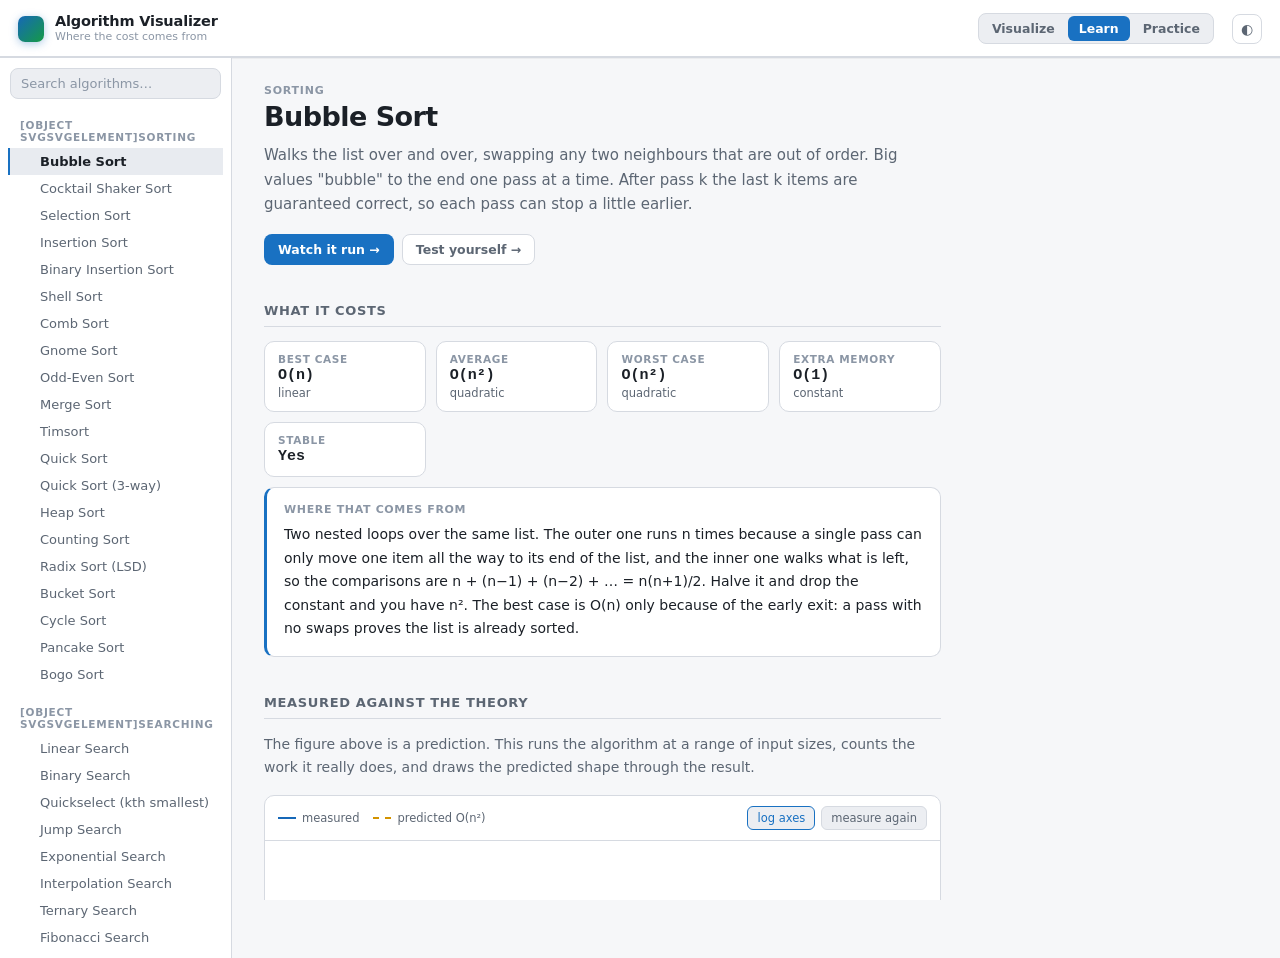
==== commit 69dbd1f7: "Add a Practice page: five formats that check whether it stuck The other half of IDEAS.md, and the pa" ====
--- a/learn.html
+++ b/learn.html
@@ -43,6 +43,7 @@
       <p class="doc-about" id="doc-about"></p>
       <div class="doc-actions">
         <a class="doc-btn primary" id="open-viz" href="index.html">Watch it run →</a>
+        <a class="doc-btn" id="open-practice" href="practice.html">Test yourself →</a>
       </div>
     </header>
 
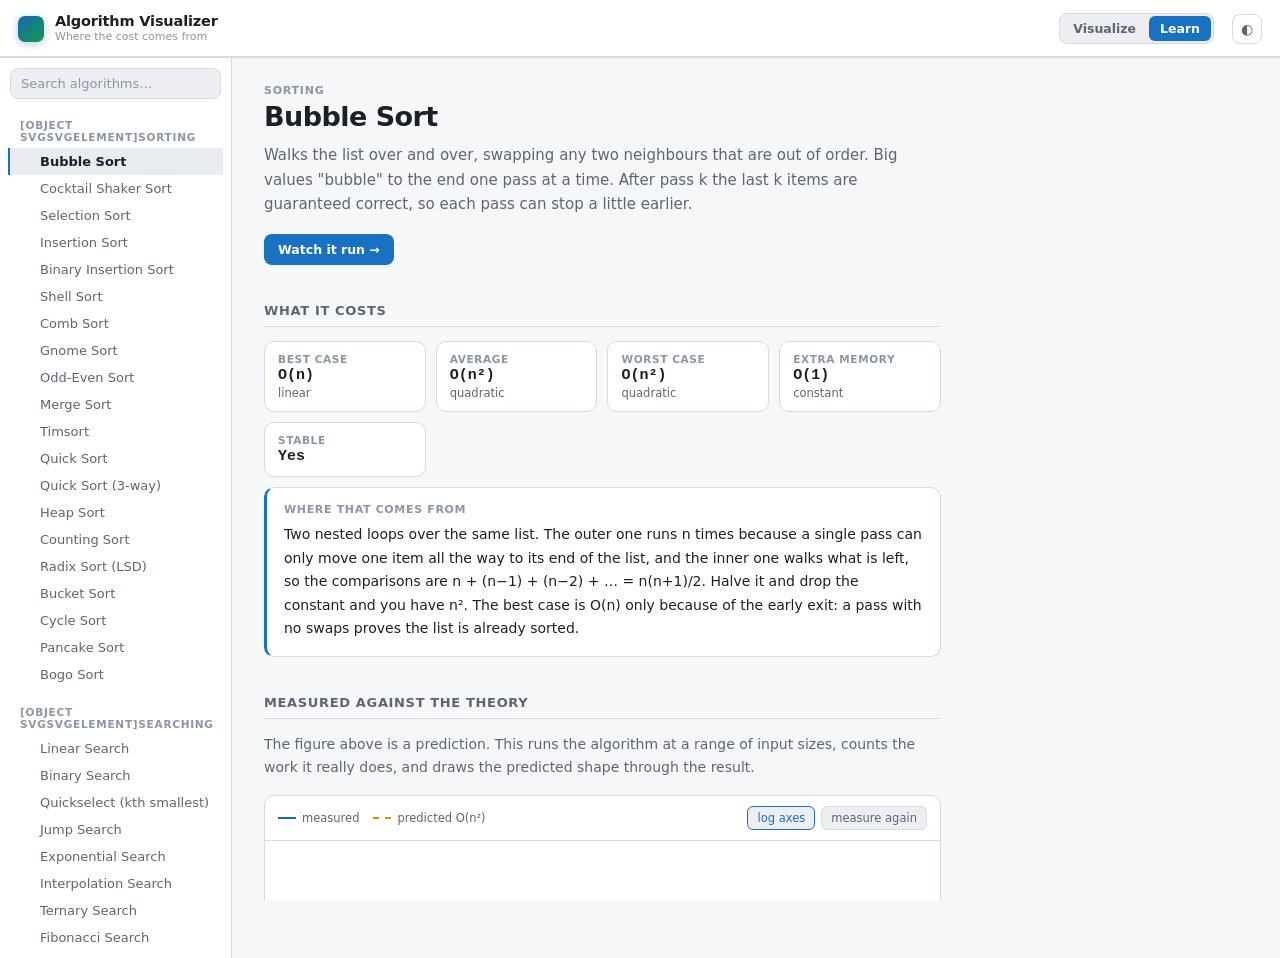
==== commit 358617de: "Add a Learn page: where each algorithm's cost comes from (#12) * Restore the 23 input builders lost " ====
--- a/learn.html
+++ b/learn.html
@@ -43,7 +43,6 @@
       <p class="doc-about" id="doc-about"></p>
       <div class="doc-actions">
         <a class="doc-btn primary" id="open-viz" href="index.html">Watch it run →</a>
-        <a class="doc-btn" id="open-practice" href="practice.html">Test yourself →</a>
       </div>
     </header>
 
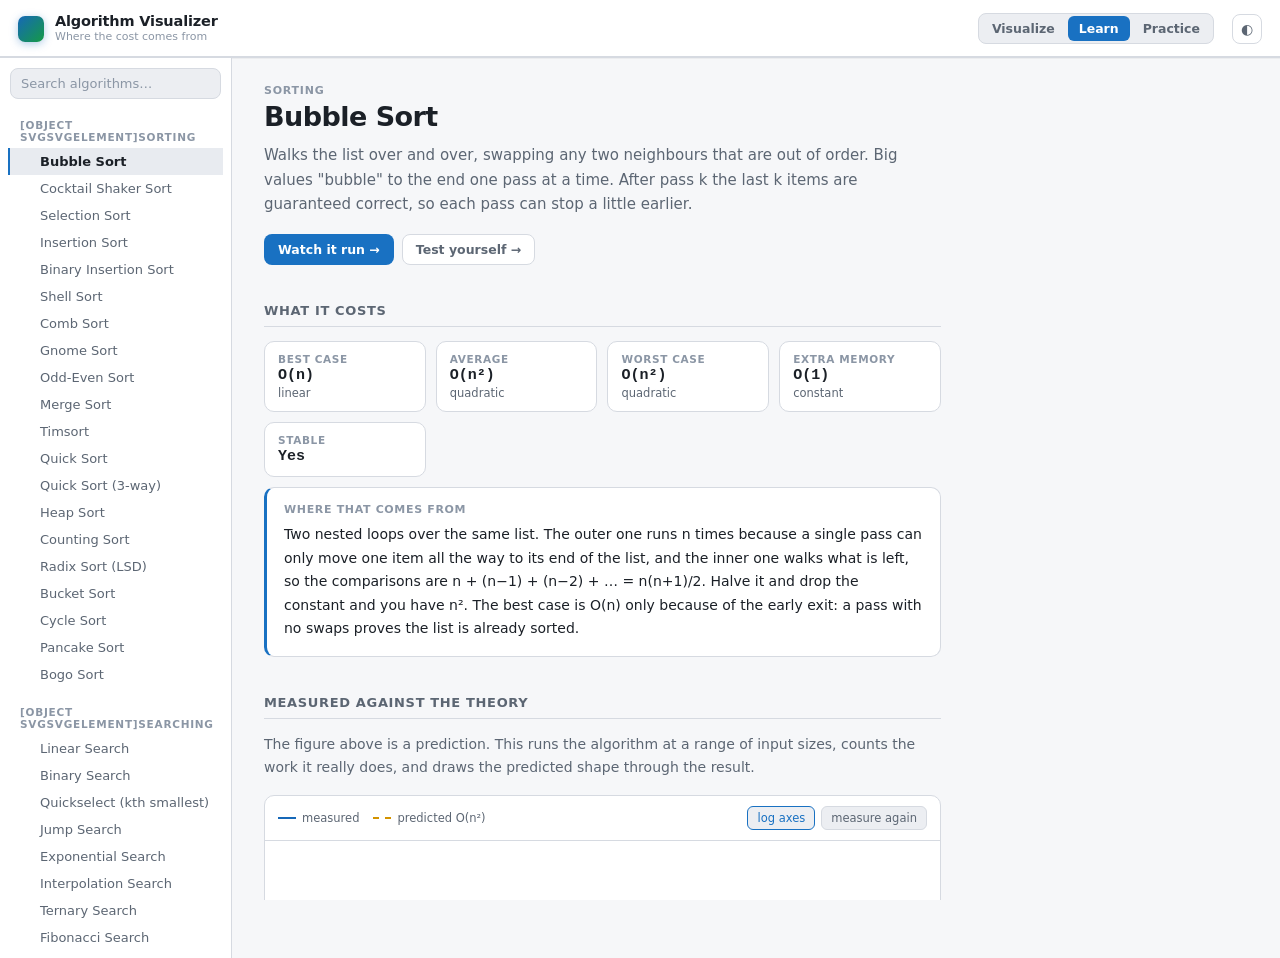
==== commit 0ae609f5: "Add a Practice page: five formats that check whether it stuck (#14) The other half of IDEAS.md, and " ====
--- a/learn.html
+++ b/learn.html
@@ -43,6 +43,7 @@
       <p class="doc-about" id="doc-about"></p>
       <div class="doc-actions">
         <a class="doc-btn primary" id="open-viz" href="index.html">Watch it run →</a>
+        <a class="doc-btn" id="open-practice" href="practice.html">Test yourself →</a>
       </div>
     </header>
 
